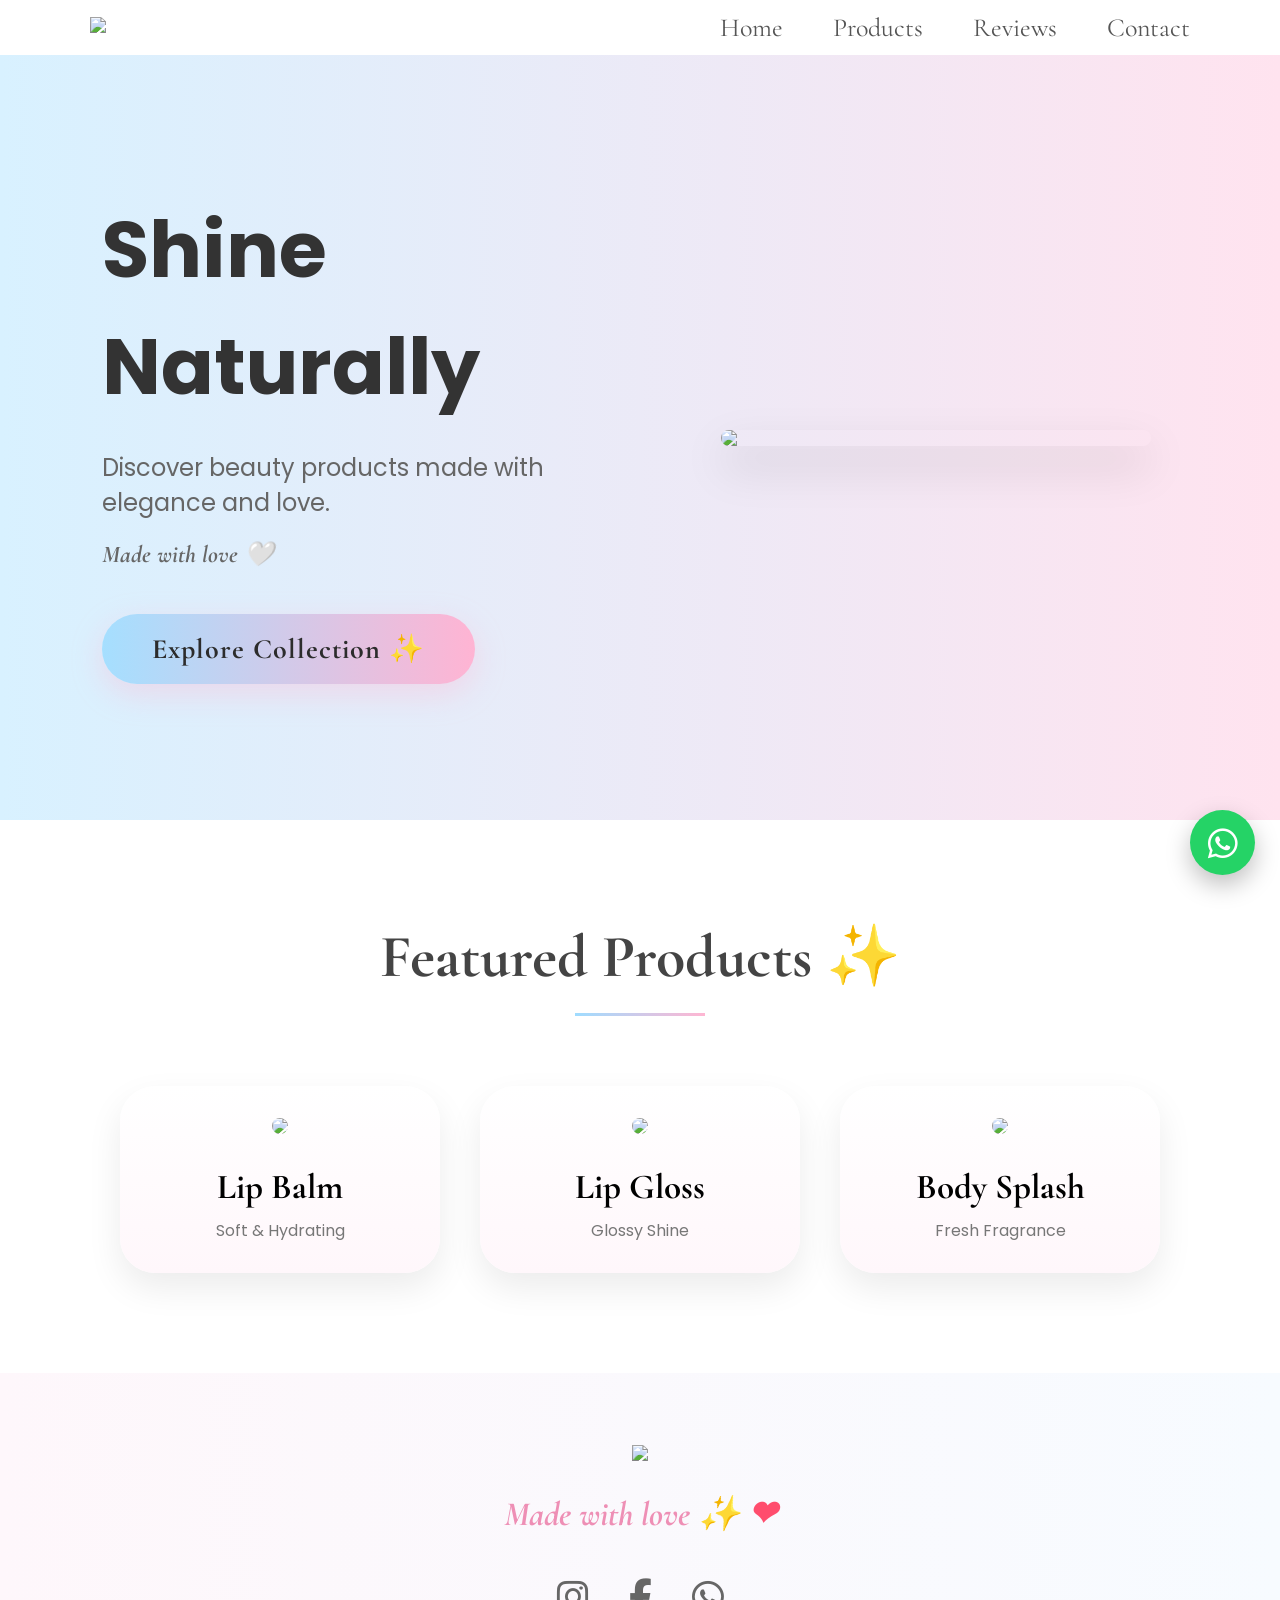
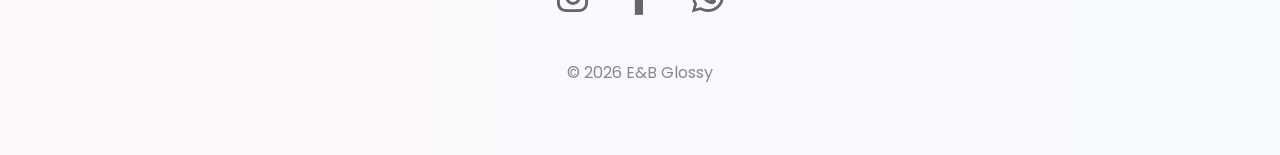
==== index.html @ 693072e7 "Add files via upload" ====
<!DOCTYPE html>
<html lang="en">

<head>

    <meta charset="UTF-8">
    <meta name="viewport" content="width=device-width, initial-scale=1.0">

    <title>E&B Glossy</title>

    <link rel="preconnect" href="https://fonts.googleapis.com">
    <link rel="preconnect" href="https://fonts.gstatic.com" crossorigin>

    <link href="https://fonts.googleapis.com/css2?family=Poppins:wght@300;400;500;600&family=Cormorant+Garamond:wght@400;500;600;700&display=swap" rel="stylesheet">

    <link rel="stylesheet"
        href="https://cdnjs.cloudflare.com/ajax/libs/font-awesome/6.5.2/css/all.min.css">

    <link rel="stylesheet" href="style.css">

</head>

<body>

    <!-- NAVBAR -->

    <nav>

        <div class="logo">
            <img src="images/logo.png">
        </div>

        <ul>

            <li><a href="#">Home</a></li>
            <li><a href="#">Products</a></li>
            <li><a href="#">Reviews</a></li>
            <li><a href="#">Contact</a></li>

        </ul>

    </nav>



    <!-- HERO -->

    <section class="hero">

        <div class="hero-text">
            
            <h1>Shine Naturally </h1>

            <p>
                Discover beauty products made with elegance and love.
            </p>

            <p class="signature">
                Made with love 🤍
            </p>

            <button>
                Explore Collection ✨
            </button>

        </div>

        <div class="hero-image">

            <img src="images/lipbalm.jpeg">

        </div>

    </section>



    <!-- FEATURED -->

    <section class="featured">

        <h2>Featured Products ✨</h2>

        <div class="products-container">

            <div class="product-card">

                <img src="images/lipbalm.jpeg">

                <h3>Lip Balm</h3>

                <p>Soft & Hydrating</p>

            </div>

            <div class="product-card">

                <img src="images/lipgloss.jpeg">

                <h3>Lip Gloss</h3>

                <p>Glossy Shine</p>

            </div>

            <div class="product-card">

                <img src="images/bodysplash.jpeg">

                <h3>Body Splash</h3>

                <p>Fresh Fragrance</p>

            </div>

        </div>

    </section>



    <!-- FOOTER -->

    <footer>

    <img src="images/logo.png">

    <p class="footer-love">
        Made with love ✨ <span class="heart">❤</span>
    </p>

    <div class="socials">

        <a href="https://www.instagram.com/eb_glossy/"
           target="_blank"
           rel="noopener noreferrer">

            <i class="fab fa-instagram"></i>

        </a>

        <a href="https://www.facebook.com/share/g/1BrcmSiZV8/"
           target="_blank"
           rel="noopener noreferrer">

            <i class="fab fa-facebook-f"></i>

        </a>

        <a href="https://wa.me/201068909087"
           target="_blank"
           rel="noopener noreferrer">

            <i class="fab fa-whatsapp"></i>

        </a>

    </div>

    <p class="copyright">

        © 2026 E&B Glossy

    </p>

</footer>



    <!-- FLOATING WHATSAPP -->

    <a class="whatsapp"
        href="https://wa.me/201068909087">

        <i class="fab fa-whatsapp"></i>

    </a>

</body>

</html>
---- style.css ----
*{
    margin:0;
    padding:0;
    box-sizing:border-box;
}

html{

    scroll-behavior:smooth;

}

body{

    font-family:'Poppins',sans-serif;
    overflow-x:hidden;

    background:
    linear-gradient(
        135deg,
        #fef8fb 0%,
        #f8fcff 40%,
        #fff7fb 100%
    );
}



/* NAVBAR */

nav{

    display:flex;

    justify-content:space-between;

    align-items:center;

    padding:12px 7%;

    background:white;

    box-shadow:0 2px 15px rgba(0,0,0,.05);

}

.logo img{

    width:220px;

}

nav ul{

    display:flex;

    gap:50px;

    list-style:none;

}

nav a{

    text-decoration:none;

    font-family:'Cormorant Garamond',serif;

    font-size:26px;

    color:#555;

    position:relative;

    transition:.4s;

}

nav a:hover{

    color:#ee8fb5;

}

nav a::after{

    content:"";

    position:absolute;

    width:0;

    height:2px;

    left:0;

    bottom:-5px;

    background:#ee8fb5;

    transition:.4s;

}

nav a:hover::after{

    width:100%;

}



/* HERO */

.hero{

    min-height:85vh;

    display:flex;

    justify-content:space-between;

    align-items:center;

    padding:0 8%;

    background:

    linear-gradient(
        90deg,
        #d8f1ff,
        #ffe3ef
    );

}

.hero-text{

    width:50%;

}

.hero-text h1{

    font-size:78px;

    color:#333;

    margin-bottom:25px;

}

.hero-text p{

    font-size:24px;

    color:#666;

}

.signature{

    margin-top:20px;

    color:#ee8fb5;

    font-size:32px;

    font-family:'Cormorant Garamond';

    font-style:italic;

    font-weight:bold;

}

.hero button{

    margin-top:45px;

    padding:18px 50px;

    border:none;

    border-radius:50px;

    background:
    linear-gradient(
        90deg,
        #a5dfff,
        #ffb4d3
    );

    color:#2c2c2c;

    font-size:28px;

    font-family:'Cormorant Garamond',serif;

    font-weight:700;

    letter-spacing:1px;

    cursor:pointer;

    box-shadow:
    0 10px 30px rgba(255,182,210,.4);

    transition:.4s;

}

.hero button:hover{

    transform:
    translateY(-6px)
    scale(1.03);

    box-shadow:
    0 18px 40px rgba(255,182,210,.5);

}

.hero-image{

    width:45%;

    display:flex;

    justify-content:center;

}

.hero-image img{

    width:430px;

    border-radius:35px;

    box-shadow:

    0 20px 45px rgba(0,0,0,.15);

}



/* FEATURED */

.featured{

    padding:100px 8%;

    background:white;

}

.featured h2{

    text-align:center;

    font-size:60px;

    color:#444;

    font-family:'Cormorant Garamond';

}

.featured h2::after{

    content:"";

    display:block;

    width:130px;

    height:3px;

    background:

    linear-gradient(
        90deg,
        #9fdcff,
        #ffb6d2
    );

    margin:20px auto;

}

.products-container{

    display:flex;

    justify-content:center;

    gap:40px;

    flex-wrap:wrap;

    margin-top:70px;

}

.product-card{

    width:320px;

    background:

    linear-gradient(
        180deg,
        white,
        #fff7fb
    );

    border-radius:35px;

    padding:30px;

    text-align:center;

    box-shadow:

    0 15px 35px rgba(0,0,0,.08);

    transition:.4s;

}

.product-card:hover{

    transform:translateY(-10px);

}

.product-card img{

    width:100%;

    border-radius:25px;

}

.product-card h3{

    margin-top:25px;

    font-size:35px;

    font-family:'Cormorant Garamond';

}

.product-card p{

    color:#777;

    margin-top:10px;

}



/* FOOTER */

footer{

    padding:70px;

    text-align:center;

    background:

    linear-gradient(
        90deg,
        #fef7fb,
        #f7fbff
    );

}

footer img{

    width:180px;

}

.footer-love{

    margin-top:25px;

    color:#ee8fb5;

    font-size:34px;

    font-family:'Cormorant Garamond',serif;

    font-style:italic;

    font-weight:700;

}.heart{

    color:#ff4d6d;

}
.socials{

    margin-top:35px;

}

.socials a{

    color:#666;

    font-size:36px;

    margin:0 18px;

    display:inline-block;

    text-decoration:none;

    transition:.4s;

}


.socials a:hover{

    color:#ee8fb5;

    transform:
    translateY(-6px)
    scale(1.12);

}

.copyright{

    margin-top:35px;

    color:#888;

}



/* WHATSAPP */

.whatsapp{

    position:fixed;

    bottom:25px;

    right:25px;

    width:65px;

    height:65px;

    border-radius:50%;

    background:#25D366;

    color:white;

    display:flex;

    justify-content:center;

    align-items:center;

    text-decoration:none;

    font-size:34px;

    box-shadow:

    0 10px 25px rgba(0,0,0,.25);

    transition:.4s;

}

.whatsapp:hover{

    transform:scale(1.1);

}



/* MOBILE */

@media(max-width:900px){

    nav{

        flex-direction:column;

        gap:20px;

    }

    nav ul{

        gap:25px;

        flex-wrap:wrap;

        justify-content:center;

    }

    .hero{

        flex-direction:column;

        text-align:center;

        padding:70px 30px;

    }

    .hero-text{

        width:100%;

    }

    .hero-image{

        width:100%;

        margin-top:50px;

    }

    .hero-image img{

        width:300px;

    }

    .hero-text h1{

        font-size:55px;

    }

    .hero-text p{

        font-size:20px;

    }

    .signature{

    font-size:32px;

    font-family:'Cormorant Garamond',serif;

    color:#ee8fb5;

    font-style:italic;

    font-weight:bold;

    letter-spacing:1px;



    }

    .logo img{

        width:170px;

    }

}.socials a::after{
    content:none !important;
}

.socials a{
    text-decoration:none;
}
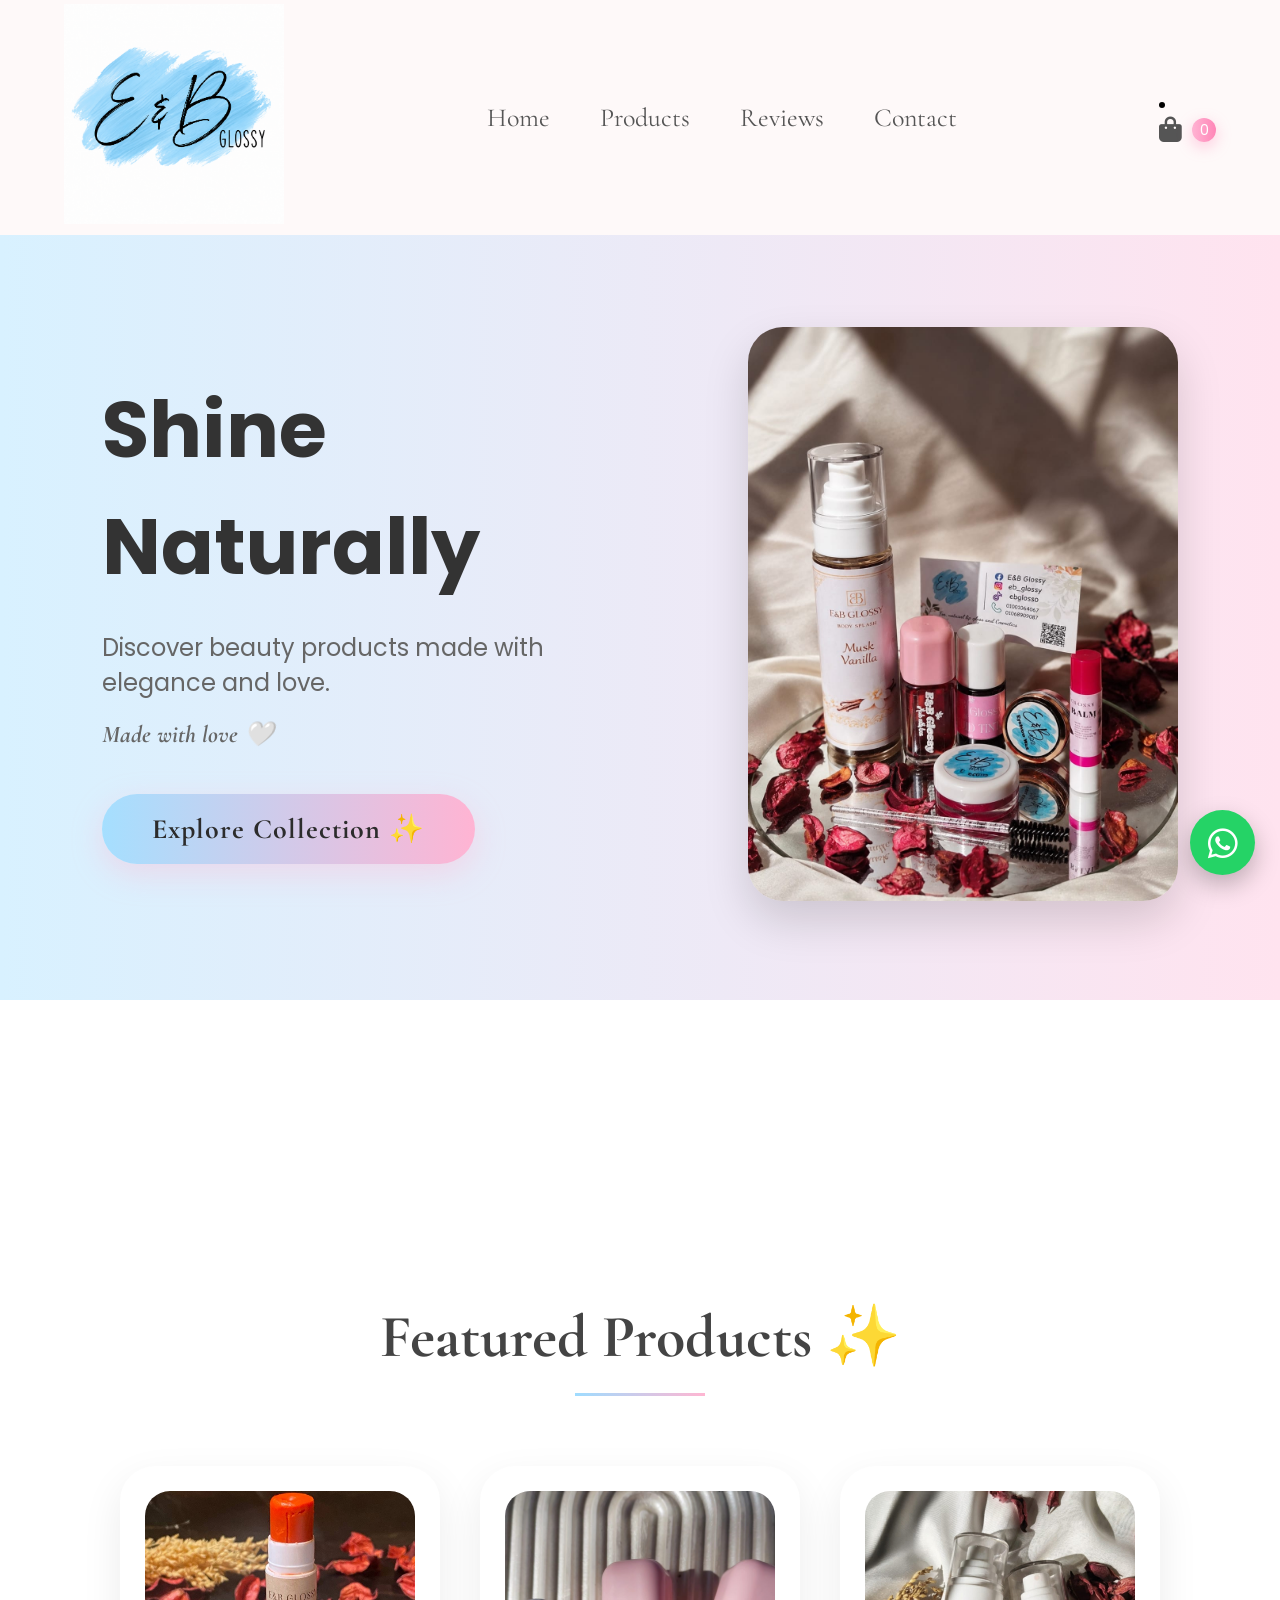
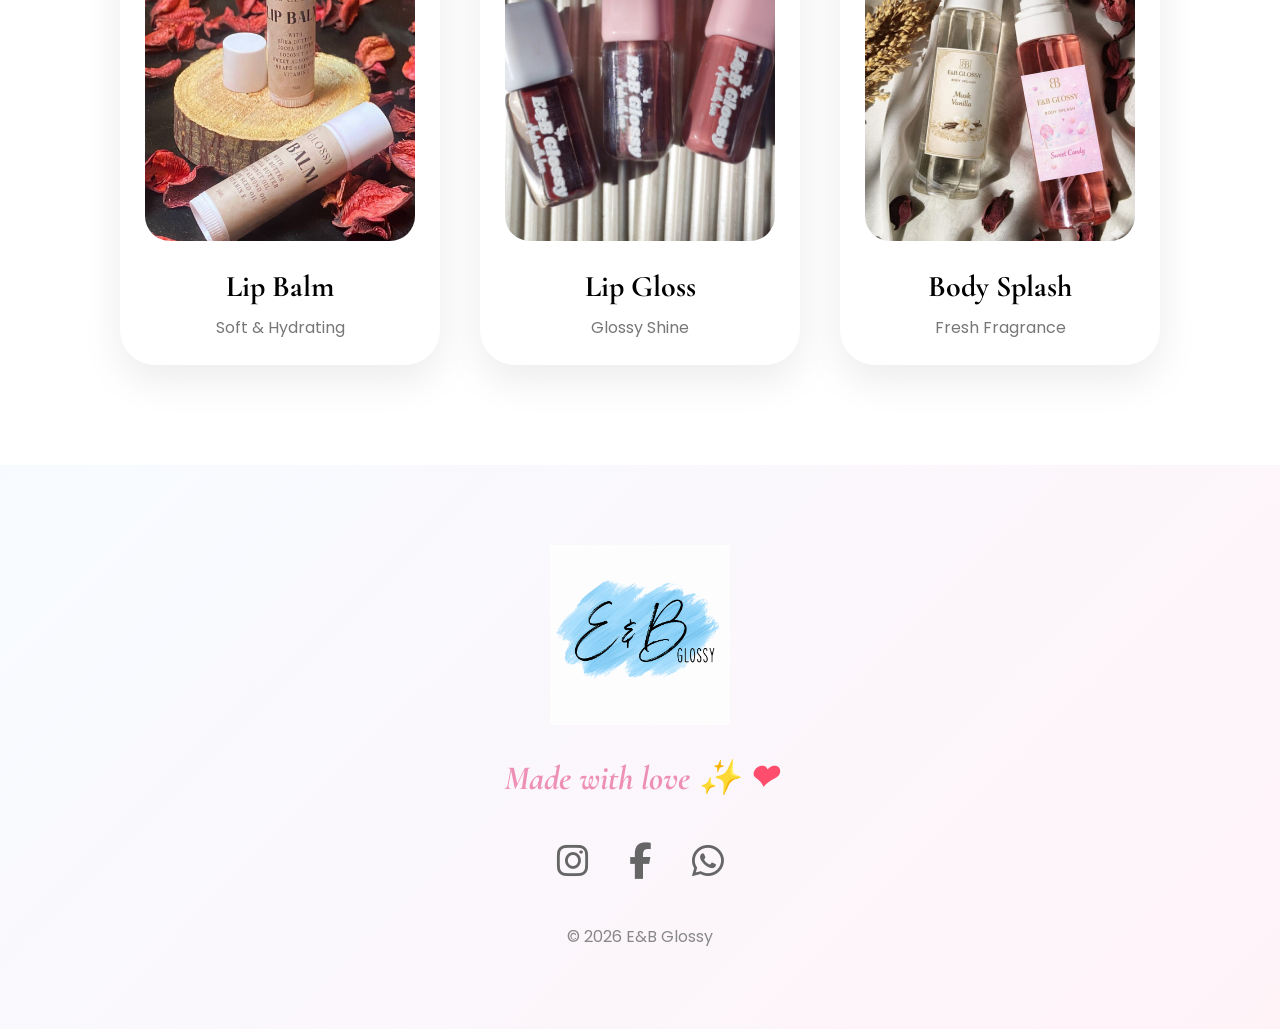
==== commit cfb36234: "Add files via upload" ====
--- a/index.html
+++ b/index.html
@@ -27,18 +27,30 @@
     <nav>
 
         <div class="logo">
-            <img src="images/logo.png">
+            <img src="images/logo.png" alt="E&B Glossy Logo">
         </div>
 
         <ul>
 
-            <li><a href="#">Home</a></li>
-            <li><a href="#">Products</a></li>
-            <li><a href="#">Reviews</a></li>
-            <li><a href="#">Contact</a></li>
-
+            <li><a href="index.html">Home</a></li>
+<li><a href="products.html">Products</a></li>
+<li><a href="reviews.html">Reviews</a></li>
+<li><a href="contact.html">Contact</a></li>
         </ul>
-
+<li>
+
+    <a href="cart.html"
+       class="cart-nav">
+
+        <i class="fa-solid fa-bag-shopping"></i>
+
+        <span id="cart-count">
+            0
+        </span>
+
+    </a>
+
+</li>
     </nav>
 
 
@@ -48,7 +60,7 @@
     <section class="hero">
 
         <div class="hero-text">
-            
+
             <h1>Shine Naturally </h1>
 
             <p>
@@ -59,21 +71,27 @@
                 Made with love 🤍
             </p>
 
-            <button>
-                Explore Collection ✨
-            </button>
+            <a href="products.html" class="explore-btn">
+                       Explore Collection ✨
+               </a>
 
         </div>
 
         <div class="hero-image">
 
-            <img src="images/lipbalm.jpeg">
-
-        </div>
+    <a href="products.html">
+
+        <img src="images/allproducts.jpeg">
+
+    </a>
+
+</div>
 
     </section>
 
-
+     <section
+      class="featured" id="products">
+    </section>
 
     <!-- FEATURED -->
 
@@ -175,7 +193,14 @@
         <i class="fab fa-whatsapp"></i>
 
     </a>
-
+<script>
+
+
+
+</script><div id="toast">
+
+</div>
+<script src="cart.js"></script>
 </body>
 
 </html>
--- a/style.css
+++ b/style.css
@@ -174,7 +174,9 @@
 
 }
 
-.hero button{
+.explore-btn{
+
+    display:inline-block;
 
     margin-top:45px;
 
@@ -193,6 +195,8 @@
 
     color:#2c2c2c;
 
+    text-decoration:none;
+
     font-size:28px;
 
     font-family:'Cormorant Garamond',serif;
@@ -206,11 +210,11 @@
     box-shadow:
     0 10px 30px rgba(255,182,210,.4);
 
-    transition:.4s;
-
-}
-
-.hero button:hover{
+    transition:0.4s;
+
+}
+
+.explore-btn:hover{
 
     transform:
     translateY(-6px)
@@ -221,13 +225,34 @@
 
 }
 
-.hero-image{
+.explore-btn:active{
+
+    transform:scale(0.96);
+
+}
+
+@media(max-width:900px){
+
+    .explore-btn{
+
+        font-size:22px;
+
+        padding:16px 35px;
+
+    }
+
+}
+.hero-image a{
 
     width:45%;
 
     display:flex;
 
     justify-content:center;
+    display:block;
+
+    cursor:pointer;
+
 
 }
 
@@ -240,6 +265,14 @@
     box-shadow:
 
     0 20px 45px rgba(0,0,0,.15);
+    cursor:pointer;
+
+}
+.hero-image img:hover{
+
+    transform:
+    translateY(-10px)
+    scale(1.03);
 
 }
 
@@ -367,18 +400,16 @@
 
 footer{
 
-    padding:70px;
+    padding:80px 0;
 
     text-align:center;
 
     background:
-
     linear-gradient(
-        90deg,
-        #fef7fb,
-        #f7fbff
+        135deg,
+        #f7fbff,
+        #fff3f8
     );
-
 }
 
 footer img{
@@ -589,4 +620,644 @@
 
 .socials a{
     text-decoration:none;
+}
+
+
+
+
+
+
+
+/* Products Page */
+
+nav{
+
+    display:flex;
+
+    justify-content:space-between;
+
+    align-items:center;
+
+    padding:4px 5%;
+
+    background:rgb(254, 249, 249);
+
+    box-shadow:0 2px 15px rgba(0,0,0,.05);
+
+}
+
+.logo img{
+
+    width:220px;
+
+}
+
+nav ul{
+
+    display:flex;
+
+    gap:50px;
+
+    list-style:none;
+
+}
+
+nav a{
+
+    text-decoration:none;
+
+    font-family:'Cormorant Garamond',serif;
+
+    font-size:26px;
+
+    color:#555;
+
+    position:relative;
+
+    transition:.4s;
+
+}
+
+nav a:hover{
+
+    color:#ee8fb5;
+
+}
+
+nav a::after{
+
+    content:"";
+
+    position:absolute;
+
+    width:0;
+
+    height:2px;
+
+    left:0;
+
+    bottom:-5px;
+
+    background:#ee8fb5;
+
+    transition:.4s;
+
+}
+
+nav a:hover::after{
+
+    width:100%;
+
+}
+.products-page{
+
+    min-height:100vh;
+
+    padding:100px 8%;
+
+    background:
+    linear-gradient(
+        to bottom,
+    
+        #c0d3ff 20%,
+        #e8b3d8 100%
+    );
+}
+
+.page-title{
+
+    text-align:center;
+
+    font-size:70px;
+
+    font-family:'Cormorant Garamond',serif;
+
+    color:#444;
+
+    margin-bottom:70px;
+
+    position:relative;
+}
+
+.page-title::after{
+
+    content:"";
+
+    width:130px;
+    height:4px;
+
+    background:
+    linear-gradient(
+        90deg,
+        #56a7d3,
+        #e7498b
+    );
+
+    display:block;
+
+    margin:18px auto 0;
+
+    border-radius:20px;
+}
+.products-subtitle{
+    color:#f60b7c;
+    font-size:24px;
+    margin-bottom:15px;
+    font-style:italic;
+    font-weight:bold;
+    text-align:center;
+    
+
+
+
+
+
+}
+
+.products-grid{
+
+    display:grid;
+
+    grid-template-columns:
+    repeat(auto-fit,minmax(320px,1fr));
+
+    gap:45px;
+
+    max-width:1400px;
+
+    margin:auto;
+}
+
+.product-card{
+
+    background:white;
+
+    border-radius:35px;
+
+    padding:25px;
+
+    text-align:center;
+
+    box-shadow:
+    0 15px 40px rgba(0,0,0,.08);
+
+    transition:.4s;
+}
+
+.product-card:hover{
+
+    transform:
+    translateY(-12px);
+
+    box-shadow:
+    0 25px 55px rgba(255,182,210,.25);
+}
+
+.product-card img{
+
+    width:100%;
+
+    height:350px;
+
+    object-fit:cover;
+
+    border-radius:25px;
+}
+
+.product-card h3{
+    margin-top:20px;
+    font-size:30px;
+}
+
+.product-card p{
+    color:#777;
+}
+/* ================= CART ICON IN NAV ================= */
+
+.cart-nav{
+
+    display:flex;
+    align-items:center;
+    gap:10px;
+
+    position:relative;
+
+    font-size:26px;
+}
+
+#cart-count{
+
+    background:
+    linear-gradient(
+        90deg,
+        #ffb4d3,
+        #ff85b7
+    );
+
+    color:white;
+
+    width:24px;
+    height:24px;
+
+    border-radius:50%;
+
+    display:flex;
+    justify-content:center;
+    align-items:center;
+
+    font-size:14px;
+
+    font-family:'Poppins';
+
+    box-shadow:
+    0 5px 15px rgba(255,132,183,.4);
+
+    transition:.4s;
+}
+
+.cart-nav:hover #cart-count{
+
+    transform:scale(1.15);
+
+}
+
+
+
+/* ================= ADD TO CART BUTTON ================= */
+
+.cart-btn{
+
+    margin-top:25px;
+
+    border:none;
+
+    padding:16px 38px;
+
+    border-radius:50px;
+
+    background:
+    linear-gradient(
+        90deg,
+        #9fdcff,
+        #ffb6d2
+    );
+
+    color:#2f2f2f;
+
+    font-size:24px;
+
+    font-family:
+    'Cormorant Garamond',serif;
+
+    font-weight:700;
+
+    letter-spacing:.5px;
+
+    cursor:pointer;
+
+    transition:.4s;
+
+    box-shadow:
+    0 10px 30px rgba(255,182,210,.35);
+}
+
+.cart-btn:hover{
+
+    transform:
+    translateY(-6px)
+    scale(1.04);
+
+    box-shadow:
+    0 18px 40px rgba(255,182,210,.5);
+}
+
+.cart-btn:active{
+
+    transform:
+    scale(.96);
+
+}
+
+
+
+/* ================= CART PAGE ================= */
+
+.cart-page{
+
+    min-height:100vh;
+
+    padding:120px 8%;
+
+    text-align:center;
+
+    background:
+
+    linear-gradient(
+        135deg,
+        #f7fbff,
+        #fff1f8
+    );
+
+}
+
+.cart-page h1{
+
+    font-size:72px;
+
+    color:#444;
+
+    font-family:
+    'Cormorant Garamond',serif;
+
+    margin-bottom:70px;
+}
+
+
+
+/* ================= CART ITEMS ================= */
+
+#cart-items{
+
+    max-width:850px;
+
+    margin:auto;
+}
+
+.cart-item{
+
+    background:white;
+
+    margin-bottom:30px;
+
+    padding:30px 35px;
+
+    border-radius:35px;
+
+    display:flex;
+
+    justify-content:space-between;
+
+    align-items:center;
+
+    box-shadow:
+    0 15px 35px rgba(0,0,0,.08);
+
+    transition:.4s;
+}
+
+.cart-item:hover{
+
+    transform:
+    translateY(-8px);
+
+    box-shadow:
+    0 22px 45px rgba(255,182,210,.18);
+}
+
+
+
+/* ================= PRODUCT INFO ================= */
+
+.cart-info{
+
+    text-align:left;
+}
+
+.cart-info h3{
+
+    font-size:34px;
+
+    color:#333;
+
+    font-family:
+    'Cormorant Garamond',serif;
+}
+
+.cart-info p{
+
+    color:#888;
+
+    margin-top:8px;
+
+    font-size:17px;
+}
+
+
+
+/* ================= REMOVE BUTTON ================= */
+
+.remove-btn{
+
+    border:none;
+
+    background:#ffe4ee;
+
+    color:#ff4f8e;
+
+    padding:15px 22px;
+
+    border-radius:20px;
+
+    font-size:17px;
+
+    font-weight:600;
+
+    cursor:pointer;
+
+    transition:.35s;
+}
+
+.remove-btn:hover{
+
+    background:#ffcddd;
+
+    transform:
+    scale(1.06);
+}
+
+
+
+/* ================= ORDER BUTTON ================= */
+
+.order-btn{
+
+    margin-top:55px;
+
+    padding:20px 55px;
+
+    border:none;
+
+    border-radius:50px;
+
+    background:#25D366;
+
+    color:white;
+
+    font-size:26px;
+
+    font-weight:700;
+
+    cursor:pointer;
+
+    transition:.4s;
+
+    box-shadow:
+    0 12px 30px rgba(37,211,102,.32);
+}
+
+.order-btn:hover{
+
+    transform:
+    translateY(-5px)
+    scale(1.03);
+
+    box-shadow:
+    0 20px 45px rgba(37,211,102,.45);
+}
+
+
+
+/* ================= EMPTY CART ================= */
+
+.empty-cart{
+
+    background:white;
+
+    padding:80px;
+
+    border-radius:40px;
+
+    box-shadow:
+    0 15px 35px rgba(0,0,0,.07);
+}
+
+.empty-cart h2{
+
+    color:#555;
+
+    font-size:40px;
+
+    margin-bottom:15px;
+}
+
+.empty-cart p{
+
+    color:#888;
+
+    font-size:20px;
+}
+
+
+
+/* ================= MOBILE ================= */
+
+@media(max-width:900px){
+
+    .cart-page h1{
+
+        font-size:50px;
+    }
+
+    .cart-item{
+
+        flex-direction:column;
+
+        gap:25px;
+
+        text-align:center;
+    }
+
+    .cart-info{
+
+        text-align:center;
+    }
+
+    .cart-info h3{
+
+        font-size:30px;
+    }
+
+    .order-btn{
+
+        width:100%;
+    }
+
+}/* ================= TOAST ================= */
+
+#toast{
+
+    position:fixed;
+
+    top:30px;
+
+    right:30px;
+
+    background:
+
+    linear-gradient(
+        90deg,
+        #9fdcff,
+        #ffb6d2
+    );
+
+    color:#333;
+
+    padding:18px 35px;
+
+    border-radius:25px;
+
+    font-size:19px;
+
+    font-weight:600;
+
+    box-shadow:
+    0 15px 35px rgba(0,0,0,.12);
+
+    opacity:0;
+
+    transform:
+    translateY(-30px);
+
+    transition:.45s;
+
+    z-index:9999;
+}
+
+
+.show-toast{
+
+    opacity:1 !important;
+
+    transform:
+    translateY(0px)
+    scale(1.03);
+
+}.cart-left{
+
+    display:flex;
+
+    align-items:center;
+
+    gap:25px;
+}
+
+.cart-image{
+
+    width:90px;
+
+    height:90px;
+
+    object-fit:cover;
+
+    border-radius:22px;
+
+    box-shadow:
+    0 8px 20px rgba(0,0,0,.08);
+
+    transition:.4s;
+}
+
+.cart-image:hover{
+
+    transform:scale(1.06);
 }
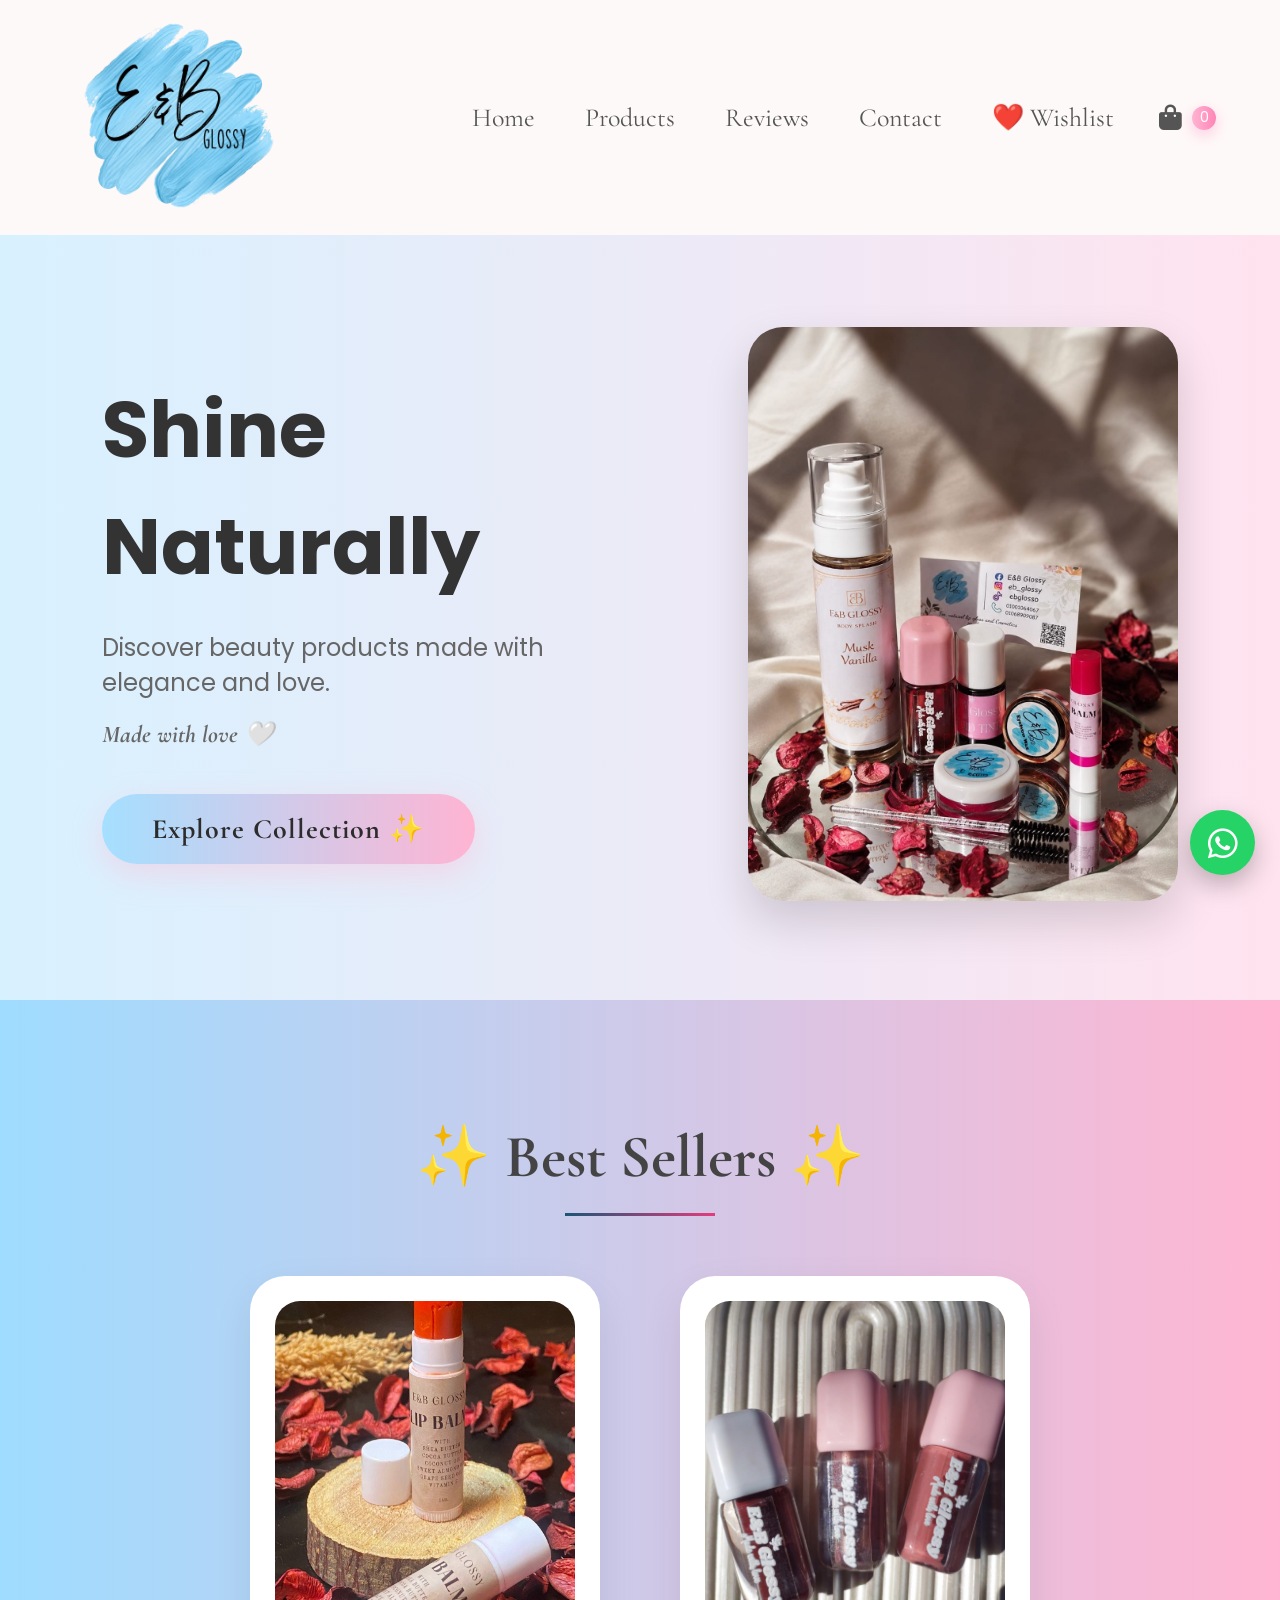
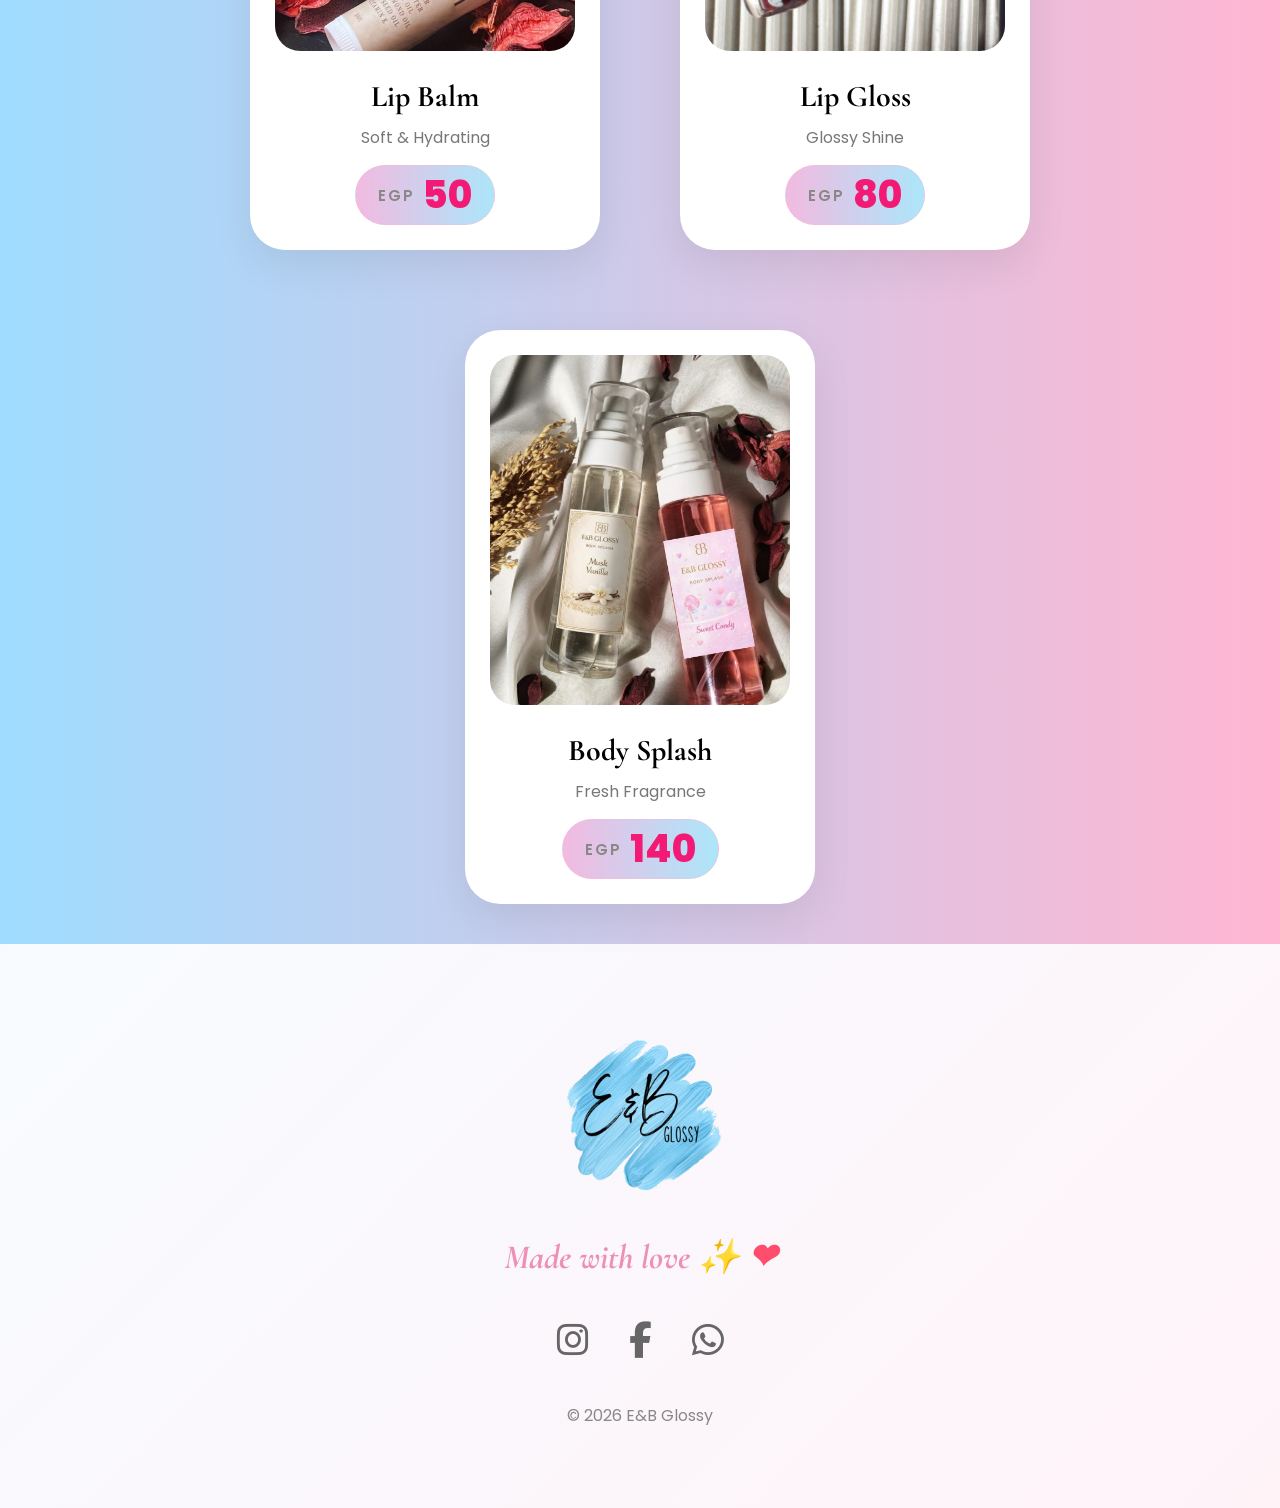
==== commit b9de58ca: "Add files via upload" ====
--- a/index.html
+++ b/index.html
@@ -17,41 +17,66 @@
         href="https://cdnjs.cloudflare.com/ajax/libs/font-awesome/6.5.2/css/all.min.css">
 
     <link rel="stylesheet" href="style.css">
+    <link href="https://fonts.googleapis.com/css2?family=Parisienne&display=swap" rel="stylesheet">
 
 </head>
 
 <body>
 
-    <!-- NAVBAR -->
-
-    <nav>
-
-        <div class="logo">
-            <img src="images/logo.png" alt="E&B Glossy Logo">
-        </div>
+  <!-- NAVBAR -->
+
+<nav>
+
+    <div class="logo">
+        <img src="images/logo.png"
+             alt="E&B Glossy Logo">
+    </div>
+
+    <div class="nav-right">
 
         <ul>
 
-            <li><a href="index.html">Home</a></li>
-<li><a href="products.html">Products</a></li>
-<li><a href="reviews.html">Reviews</a></li>
-<li><a href="contact.html">Contact</a></li>
+            <li>
+                <a href="index.html">
+                    Home
+                </a>
+            </li>
+
+            <li>
+                <a href="products.html">
+                    Products
+                </a>
+            </li>
+
+            <li>
+                <a href="reviews.html">
+                    Reviews
+                </a>
+            </li>
+
+            <li>
+                <a href="contact.html">
+                    Contact
+                </a>
+            </li>
+            <li><a href="wishlist.html">❤️ Wishlist</a></li>
+
         </ul>
-<li>
-
-    <a href="cart.html"
-       class="cart-nav">
-
-        <i class="fa-solid fa-bag-shopping"></i>
-
-        <span id="cart-count">
-            0
-        </span>
-
-    </a>
-
-</li>
-    </nav>
+
+        <a href="cart.html"
+           class="cart-nav">
+
+            <i class="fa-solid fa-bag-shopping"></i>
+
+            <span id="cart-count">
+                0
+            </span>
+
+        </a>
+
+    </div>
+
+</nav>
 
 
 
@@ -97,7 +122,7 @@
 
     <section class="featured">
 
-        <h2>Featured Products ✨</h2>
+        <h2>✨ Best Sellers ✨</h2>
 
         <div class="products-container">
 
@@ -107,7 +132,10 @@
 
                 <h3>Lip Balm</h3>
 
-                <p>Soft & Hydrating</p>
+                <p>Soft & Hydrating</p><div class="product-price">
+        <span class="currency">EGP</span>
+        <span class="amount">50</span>
+    </div>
 
             </div>
 
@@ -117,7 +145,10 @@
 
                 <h3>Lip Gloss</h3>
 
-                <p>Glossy Shine</p>
+                <p>Glossy Shine</p><div class="product-price">
+        <span class="currency">EGP</span>
+        <span class="amount">80</span>
+    </div>
 
             </div>
 
@@ -127,7 +158,10 @@
 
                 <h3>Body Splash</h3>
 
-                <p>Fresh Fragrance</p>
+                <p>Fresh Fragrance</p><div class="product-price">
+        <span class="currency">EGP</span>
+        <span class="amount">140</span>
+    </div>
 
             </div>
 
--- a/style.css
+++ b/style.css
@@ -31,19 +31,38 @@
 nav{
 
     display:flex;
-
     justify-content:space-between;
-
     align-items:center;
 
-    padding:12px 7%;
-
-    background:white;
-
-    box-shadow:0 2px 15px rgba(0,0,0,.05);
-
-}
-
+    padding:20px 8%;
+}
+
+.nav-right{
+
+    display:flex;
+    align-items:center;
+
+    gap:45px;
+}
+
+nav ul{
+
+    display:flex;
+
+    align-items:center;
+
+    gap:40px;
+
+    list-style:none;
+
+    margin:0;
+    padding:0;
+}
+
+nav ul li{
+
+    list-style:none;
+}
 .logo img{
 
     width:220px;
@@ -229,6 +248,32 @@
 
     transform:scale(0.96);
 
+}.cart-total{
+
+    margin-top:40px;
+
+    background:white;
+
+    padding:35px;
+
+    border-radius:35px;
+
+    box-shadow:
+    0 15px 35px
+    rgba(0,0,0,.08);
+}
+
+.cart-total h2{
+
+    font-size:42px;
+
+    color:#ff6faa;
+
+    font-family:
+    'Cormorant Garamond';
+}.quantity-box{
+
+    margin-bottom:20px;
 }
 
 @media(max-width:900px){
@@ -282,41 +327,44 @@
 
 .featured{
 
-    padding:100px 8%;
-
-    background:white;
-
-}
-
-.featured h2{
-
-    text-align:center;
-
-    font-size:60px;
-
-    color:#444;
-
-    font-family:'Cormorant Garamond';
-
-}
-
-.featured h2::after{
-
-    content:"";
-
-    display:block;
-
-    width:130px;
-
-    height:3px;
-
-    background:
-
-    linear-gradient(
+    padding:40px 8%;
+
+    background:linear-gradient(
         90deg,
         #9fdcff,
         #ffb6d2
     );
+}
+
+.featured h2{
+
+    text-align:center;
+
+    font-size:60px;
+
+    color:#444;
+
+    font-family:'Cormorant Garamond';
+
+}
+
+.featured h2::after{
+
+    content:"";
+
+    display:block;
+
+    width:150px;
+
+    height:3px;
+
+    background:
+
+    linear-gradient(
+        90deg,
+        #1a5576,
+        #e43c7c
+    );
 
     margin:20px auto;
 
@@ -328,17 +376,17 @@
 
     justify-content:center;
 
-    gap:40px;
+    gap:80px;
 
     flex-wrap:wrap;
 
-    margin-top:70px;
+    margin-top:60px;
 
 }
 
 .product-card{
 
-    width:320px;
+    width:350px;
 
     background:
 
@@ -955,7 +1003,7 @@
     linear-gradient(
         135deg,
         #f7fbff,
-        #fff1f8
+        #f6c1db
     );
 
 }
@@ -996,6 +1044,7 @@
     display:flex;
 
     justify-content:space-between;
+    flex-wrap:wrap;
 
     align-items:center;
 
@@ -1040,6 +1089,15 @@
     margin-top:8px;
 
     font-size:17px;
+}.total-price{
+
+    color:#ff5f9f;
+
+    font-size:30px;
+
+    font-weight:800;
+
+    margin-top:8px;
 }
 
 
@@ -1260,4 +1318,383 @@
 .cart-image:hover{
 
     transform:scale(1.06);
+}/* ================= MOBILE ================= */
+
+.product-card{
+    position:relative;
+    overflow:hidden;
+}.wishlist-btn{
+    position:absolute;
+    bottom:210px;
+    right:20px;
+    width:40px;
+    height:40px;
+    border:none;
+    border-radius:50%;
+    background:#fff;
+    cursor:pointer;
+    box-shadow:0 4px 10px rgba(0, 0, 0, 0.1);
+    transition:.3s;
+}
+
+.wishlist-btn i{
+    color:#ff4d6d;
+    font-size:20px;
+    transition:.3s;
+}
+
+.wishlist-btn.active i{
+    color:#ff4d6d;
+    font-weight:bold;
+}
+
+.wishlist-btn:hover{
+    transform:scale(1.1);
+}
+.quantity-box{
+
+    display:flex;
+
+    justify-content:center;
+
+    align-items:center;
+
+    gap:18px;
+
+    margin-top:20px;
+}
+
+.quantity-box button{
+
+    width:42px;
+    height:42px;
+
+    border:none;
+
+    border-radius:50%;
+
+    background:
+    linear-gradient(
+        90deg,
+        #9fdcff,
+        #ffb6d2
+    );
+
+    color:#333;
+
+    font-size:24px;
+
+    cursor:pointer;
+
+    transition:.3s;
+}
+
+.quantity-box button:hover{
+
+    transform:scale(1.1);
+}
+
+.qty{
+
+    font-size:25px;
+
+    font-weight:700;
+
+    width:35px;
+
+    text-align:center;
+}
+.price-tag{
+
+    position:absolute;
+
+    top:20px;
+    right:20px;
+
+    background:linear-gradient(
+        135deg,
+        #ff9fc7,
+        #ffc7dd
+    );
+
+    color:white;
+
+    padding:12px 18px;
+
+    border-radius:40px;
+
+    font-size:17px;
+    font-weight:700;
+
+    font-family:'Poppins';
+
+    box-shadow:
+    0 10px 25px rgba(255,133,183,.35);
+
+    z-index:5;
+
+    backdrop-filter:blur(10px);
+
+    border:2px solid rgba(228, 124, 195, 0.799);
+}
+
+.product-price{
+
+    margin-top:15px;
+
+    display:flex;
+
+    justify-content:center;
+    align-items:center;
+
+    gap:8px;
+
+    background:
+    linear-gradient(
+        90deg,
+        rgba(211, 24, 152, 0.299),
+        rgba(21, 185, 240, 0.358)
+    );
+
+    width:fit-content;
+
+    margin-inline:auto;
+
+    padding:10px 22px;
+
+    border-radius:30px;
+
+    border:1px solid rgba(255,182,210,.4);
+}
+
+.currency{
+
+    font-size:15px;
+
+    color:#888;
+
+    letter-spacing:2px;
+
+    font-weight:600;
+}
+
+.amount{
+
+    font-size:38px;
+
+    font-weight:800;
+
+    color:#f21a74;
+
+    line-height:1;
+}@media (max-width: 768px){
+
+    nav{
+
+        flex-direction:column;
+
+        padding:20px;
+
+        gap:20px;
+
+    }
+
+    nav ul{
+
+        gap:18px;
+
+        flex-wrap:wrap;
+
+        justify-content:center;
+    }
+
+    nav a{
+
+        font-size:22px;
+    }
+
+    .logo img{
+
+        width:150px;
+    }
+
+
+    /* HERO */
+
+    .hero{
+
+        flex-direction:column;
+
+        text-align:center;
+
+        padding:70px 25px;
+
+        min-height:auto;
+
+        gap:50px;
+    }
+
+    .hero-text{
+
+        width:100%;
+    }
+
+    .hero-image{
+
+        width:100%;
+    }
+
+    .hero-image img{
+
+        width:270px;
+
+        max-width:90%;
+    }
+
+    .hero-text h1{
+
+        font-size:48px;
+
+        line-height:1.2;
+    }
+
+    .hero-text p{
+
+        font-size:18px;
+    }
+
+    .signature{
+
+        font-size:26px;
+    }
+
+    .hero button{
+
+        font-size:22px;
+
+        padding:16px 35px;
+    }
+
+
+    /* PRODUCTS */
+
+    .featured{
+
+        padding:80px 25px;
+    }
+
+    .featured h2{
+
+        font-size:42px;
+    }
+
+    .products-container{
+
+        gap:30px;
+    }
+
+    .product-card{
+
+        width:100%;
+
+        max-width:340px;
+
+        margin:auto;
+    }
+
+
+    /* PRODUCTS PAGE */
+
+    .page-title{
+
+        font-size:50px;
+    }
+
+    .products-grid{
+
+        grid-template-columns:1fr;
+
+        gap:30px;
+    }
+
+
+    /* CART */
+
+    .cart-page{
+
+        padding:90px 20px;
+    }
+
+    .cart-page h1{
+
+        font-size:48px;
+    }
+
+    .cart-item{
+
+        flex-direction:column;
+
+        gap:25px;
+
+        text-align:center;
+    }
+
+    .cart-left{
+
+        flex-direction:column;
+    }
+
+    .cart-image{
+
+        width:110px;
+        height:110px;
+    }
+
+    .remove-btn{
+
+        width:100%;
+    }
+
+
+    /* FOOTER */
+
+    footer{
+
+        padding:50px 25px;
+    }
+
+    .socials a{
+
+        font-size:28px;
+
+        margin:0 12px;
+    }
+
+
+    /* WHATSAPP */
+
+    .whatsapp{
+
+        width:58px;
+        height:58px;
+
+        font-size:30px;
+
+        right:18px;
+        bottom:18px;
+    }
+
+}   .cart-subtitle{
+
+    font-family:'Parisienne', cursive;
+
+    font-size:42px; 
+    font-weight: bold;
+
+    color:#ff5d97;
+
+    margin-bottom:10px;
+
+    letter-spacing:4px;
+
 }
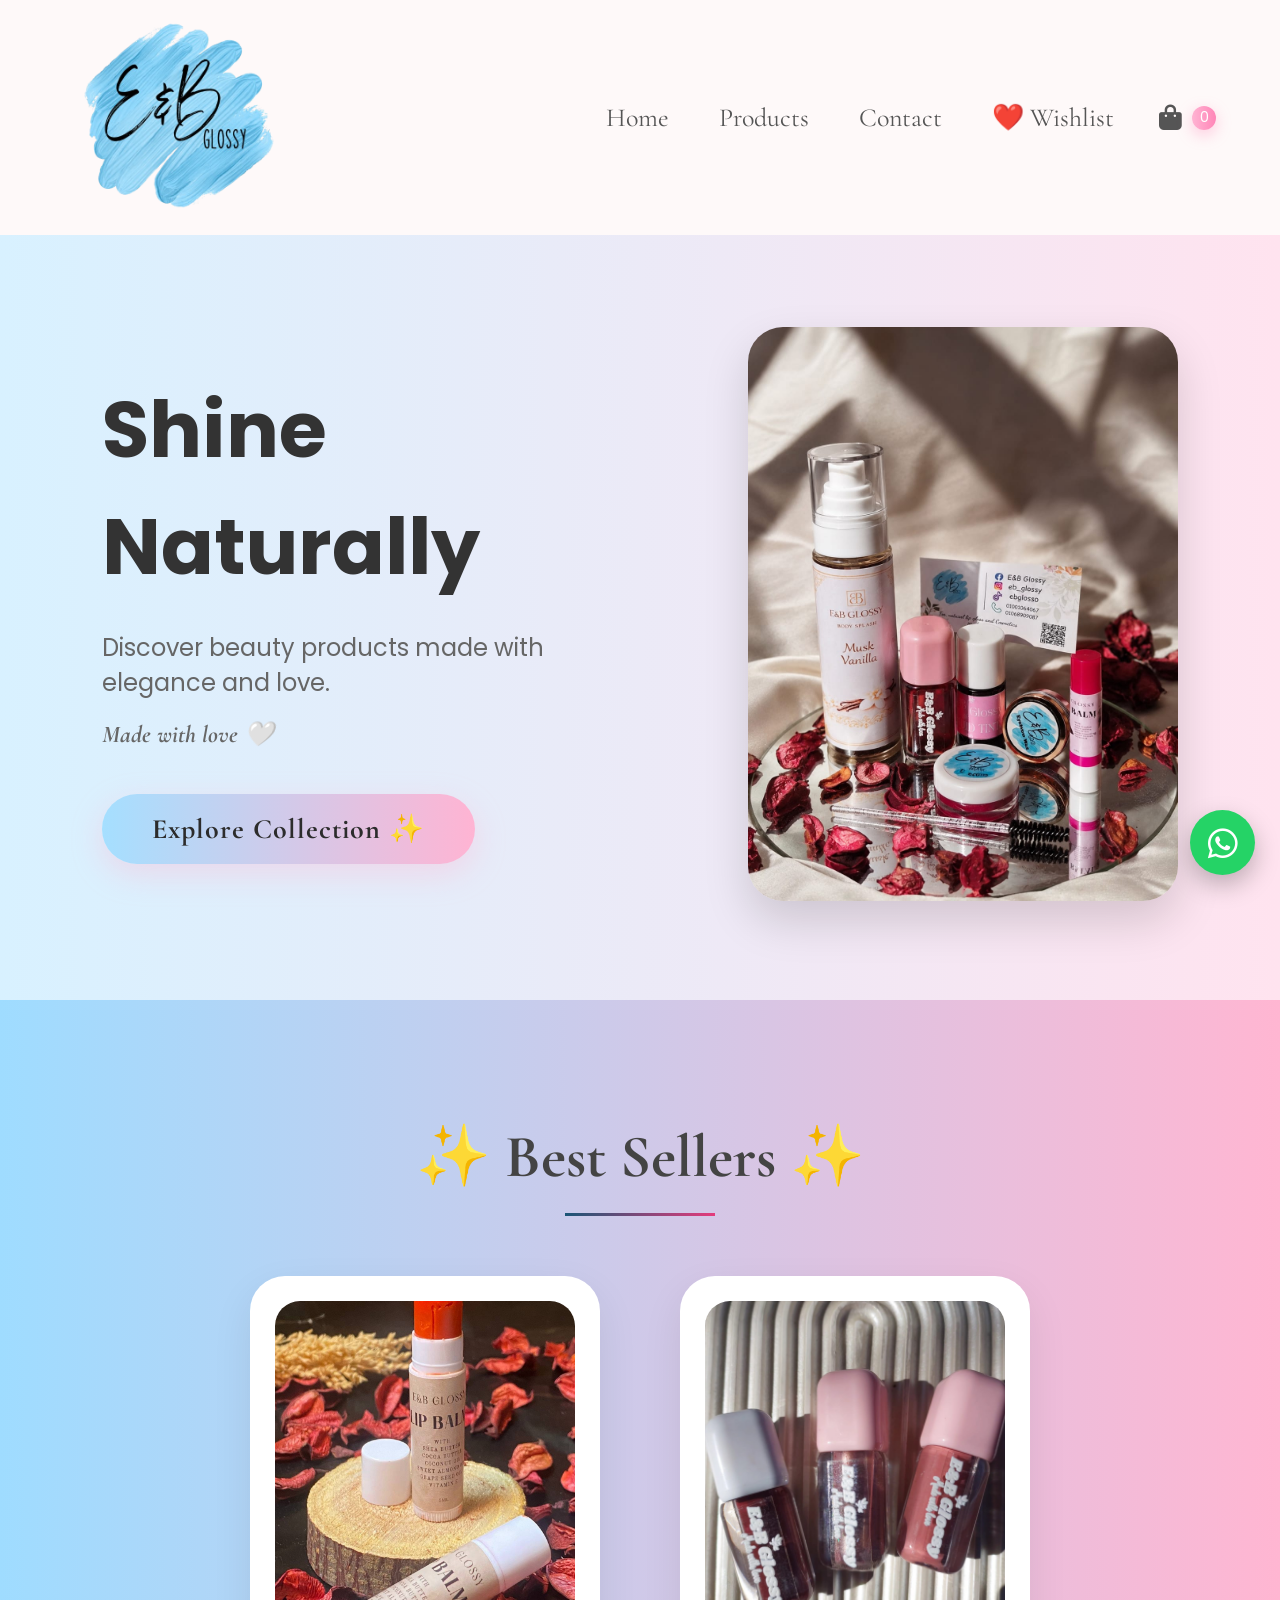
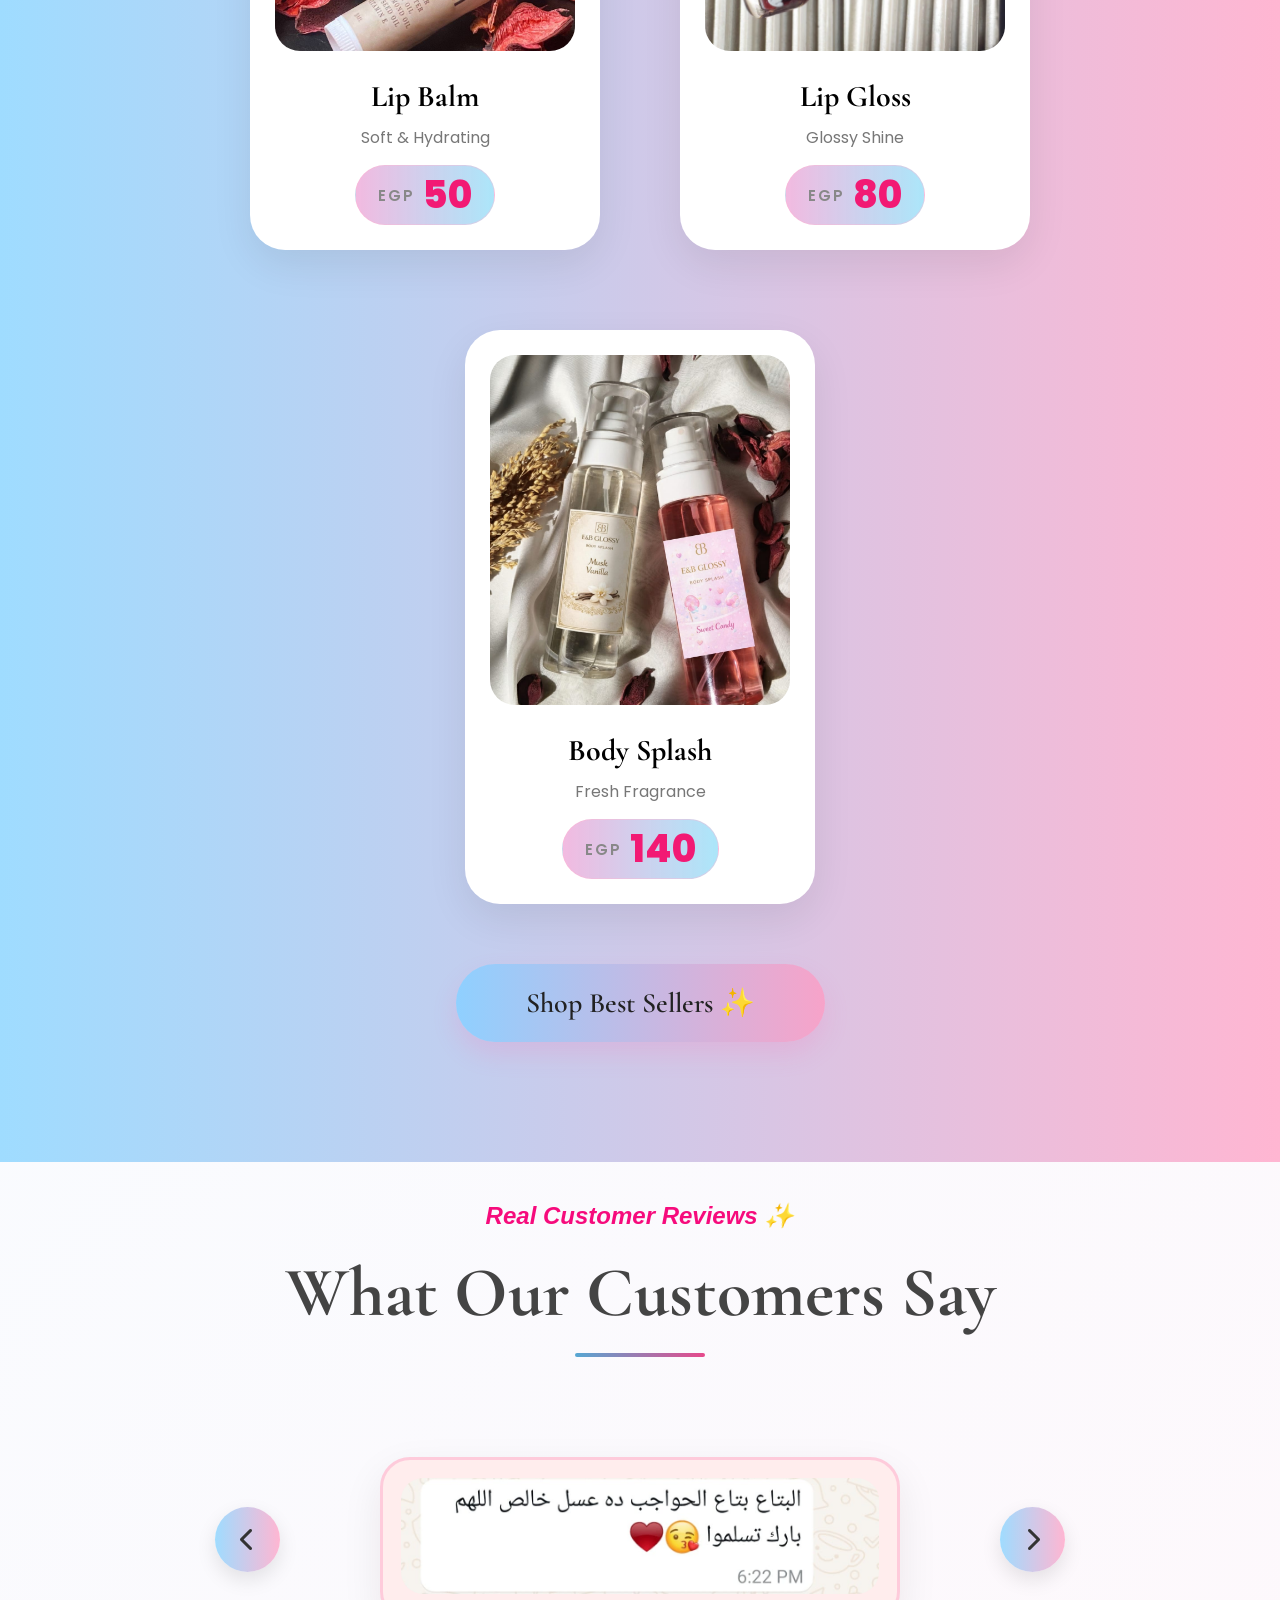
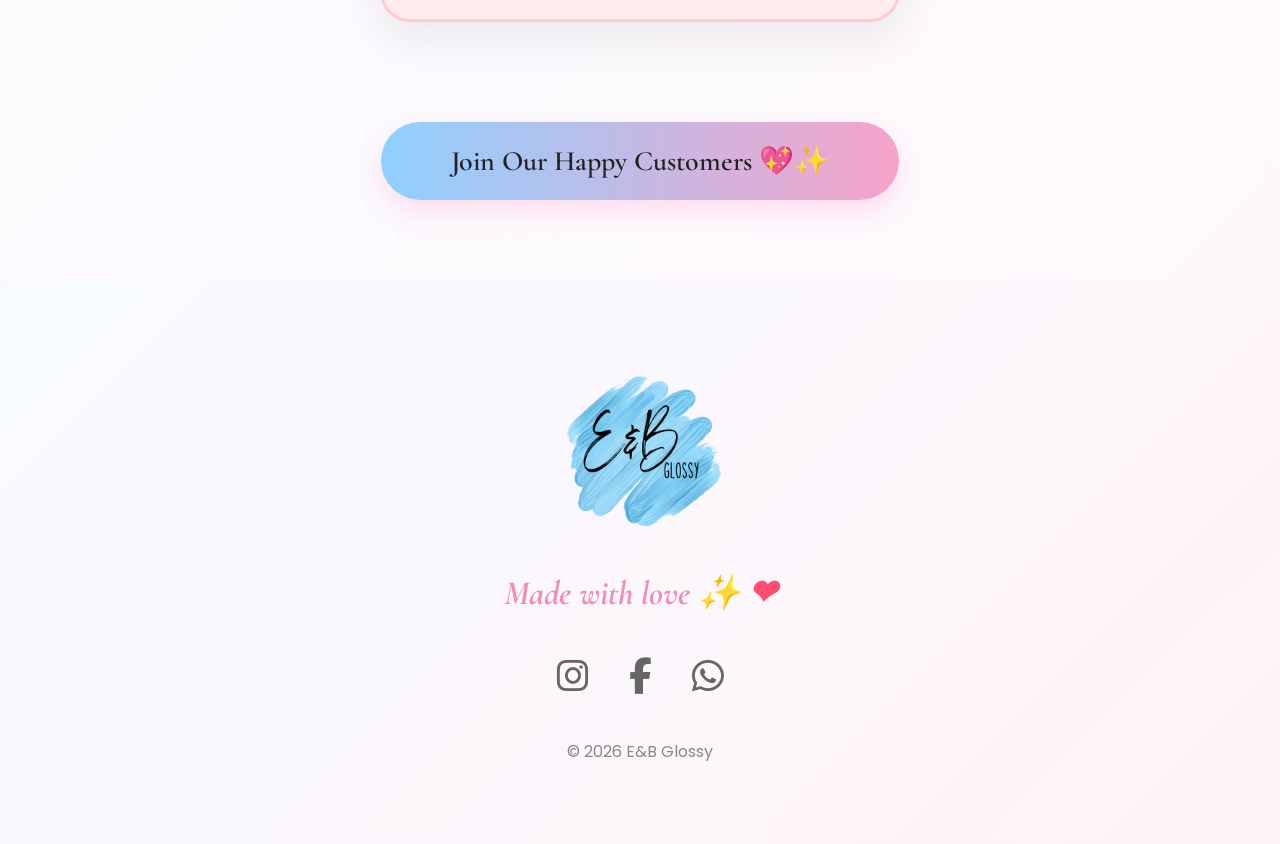
==== commit 56974236: "Add files via upload" ====
--- a/index.html
+++ b/index.html
@@ -18,10 +18,17 @@
 
     <link rel="stylesheet" href="style.css">
     <link href="https://fonts.googleapis.com/css2?family=Parisienne&display=swap" rel="stylesheet">
+    <meta charset="UTF-8">
 
 </head>
 
-<body>
+<body><div id="intro-loader">
+
+    <img src="images/logo.png" alt="E&B Glossy">
+
+    <h2>E&B Glossy</h2>
+
+</div>
 
   <!-- NAVBAR -->
 
@@ -48,11 +55,7 @@
                 </a>
             </li>
 
-            <li>
-                <a href="reviews.html">
-                    Reviews
-                </a>
-            </li>
+            
 
             <li>
                 <a href="contact.html">
@@ -128,7 +131,15 @@
 
             <div class="product-card">
 
-                <img src="images/lipbalm.jpeg">
+    <img
+    src="images/lipbalm.jpeg"
+
+    onclick="openProduct(
+    'Lip Balm',
+    'images/lipbalm.jpeg',
+    '50',
+    'Soft hydration for smooth, healthy lips.'
+    )">
 
                 <h3>Lip Balm</h3>
 
@@ -166,11 +177,77 @@
             </div>
 
         </div>
+        <div class="section-btn">
+
+    <a href="products.html" class="hero-btn">
+
+        Shop Best Sellers ✨
+
+    </a>
+
+</div>
 
     </section>
 
 
-
+<section class="reviews-page">
+
+    <p class="products-subtitle">
+
+        Real Customer Reviews ✨
+
+    </p>
+
+    <h1 class="page-title">
+
+        What Our Customers Say
+
+    </h1>
+
+
+
+    <!-- REVIEW SLIDER -->
+
+    <div class="reviews-slider">
+
+        <button
+        class="review-arrow"
+        onclick="prevReview()">
+
+            <i class="fa-solid fa-chevron-left"></i>
+
+        </button>
+
+
+        <div class="review-image-box">
+
+            <img
+            id="review-image"
+            src="reviews/review1.jpeg"
+            alt="Customer Review">
+
+        </div>
+
+
+        <button
+        class="review-arrow"
+        onclick="nextReview()">
+
+            <i class="fa-solid fa-chevron-right"></i>
+
+        </button>
+
+    </div><div class="section-btn">
+
+    <a href="products.html" class="hero-btn">
+
+        Join Our Happy Customers 💖✨
+
+    </a>
+
+</div>
+
+</section>
     <!-- FOOTER -->
 
     <footer>
--- a/style.css
+++ b/style.css
@@ -810,7 +810,8 @@
 .products-subtitle{
     color:#f60b7c;
     font-size:24px;
-    margin-bottom:15px;
+    margin-bottom:20px;
+    margin-top:40px;
     font-style:italic;
     font-weight:bold;
     text-align:center;
@@ -1697,4 +1698,728 @@
 
     letter-spacing:4px;
 
+}/* ================= REVIEWS ================= */
+
+.reviews-slider{
+
+    display:flex;
+
+    justify-content:center;
+
+    align-items:center;
+
+    gap:100px;
+
+    margin:100px auto;
+
+}
+
+.review-image-box{
+
+    width:520px;
+
+    max-width:90%;
+
+    background:rgb(255, 237, 237);
+
+    padding:18px;
+
+    border-radius:30px;
+     
+    border: 3px solid rgba(254, 169, 202, 0.5);
+
+    box-shadow:
+    0 15px 40px rgba(34, 21, 21, 0.08);
+
+}
+
+.review-image-box img{
+
+    width:100%;
+
+    border-radius:22px;
+
+    transition:.4s;
+
+}
+
+.review-image-box img:hover{
+
+    transform:scale(1.02);
+
+}
+
+.review-arrow{
+
+    width:65px;
+
+    height:65px;
+
+    border:none;
+
+    border-radius:50%;
+
+    background:
+    linear-gradient(
+        90deg,
+        #9fdcff,
+        #ffb6d2
+    );
+
+    color:#333;
+
+    font-size:24px;
+
+    cursor:pointer;
+
+    transition:.35s;
+
+    box-shadow:
+    0 8px 20px rgba(0,0,0,.1);
+
+}
+
+.review-arrow:hover{
+
+    transform:scale(1.12);
+
+}
+
+
+
+
+.contact-page{
+
+    max-width:1100px;
+
+    margin:auto;
+
+    padding:80px 20px;
+
+}
+
+.contact-cards{
+
+    display:grid;
+
+    grid-template-columns:repeat(auto-fit,minmax(240px,1fr));
+
+    gap:25px;
+
+    margin:50px 0;
+
+}
+
+.contact-card{
+
+    background:white;
+
+    border-radius:22px;
+
+    padding:35px;
+
+    text-align:center;
+
+    text-decoration:none;
+
+    color:#444;
+
+    box-shadow:0 10px 30px rgba(0,0,0,.08);
+
+    transition:.3s;
+
+}
+
+.contact-card:hover{
+
+    transform:translateY(-8px);
+
+}
+
+.contact-card i{
+
+    font-size:45px;
+
+    color:#ff7aa5;
+
+    margin-bottom:18px;
+
+}
+
+.contact-card h3{
+
+    margin-bottom:10px;
+
+}
+
+.business-card{
+
+    background:white;
+
+    border-radius:25px;
+
+    padding:40px;
+
+    margin:60px 0;
+
+    text-align:center;
+
+    box-shadow:0 10px 30px rgba(0,0,0,.08);
+
+}
+
+.business-card h2{
+
+    font-family:"Cormorant Garamond",serif;
+
+    font-size:48px;
+
+    margin-bottom:10px;
+
+}
+
+.business-card p{
+
+    color:#777;
+
+    margin-bottom:18px;
+
+}
+
+.status{
+
+    color:#1eb854;
+
+    font-weight:600;
+
+}
+
+.business-buttons{
+
+    display:flex;
+
+    justify-content:center;
+
+    gap:25px;
+
+    margin-top:35px;
+
+    flex-wrap:wrap;
+
+}
+
+.business-buttons a,
+
+.business-buttons button{
+
+    width:110px;
+
+    height:110px;
+
+    border:none;
+
+    border-radius:50%;
+
+    background:#f6f6f6;
+
+    display:flex;
+
+    flex-direction:column;
+
+    justify-content:center;
+
+    align-items:center;
+
+    text-decoration:none;
+
+    color:#444;
+
+    cursor:pointer;
+
+    transition:.3s;
+
+    font-size:16px;
+
+}
+
+.business-buttons a:hover,
+
+.business-buttons button:hover{
+
+    background:#ffe4ee;
+
+}
+
+.business-buttons i{
+
+    font-size:28px;
+
+    margin-bottom:10px;
+
+}
+
+button,
+a,
+input,
+textarea,
+select,
+.product-card,
+.review-card,
+.contact-card,
+.cart-item,
+.wishlist-btn,
+.cart-btn,
+.remove-btn{
+
+    transition: all .3s ease;
+
+}/* ================= PAGE TRANSITION ================= */
+
+body{
+
+    opacity:0;
+
+    animation:fadeIn .45s ease forwards;
+
+}
+
+body.fade-out{
+
+    opacity:0;
+
+    transition:opacity .35s ease;
+
+}
+
+@keyframes fadeIn{
+
+    from{
+
+        opacity:0;
+
+    }
+
+    to{
+
+        opacity:1;
+
+    }
+
+}/* ================= INTRO LOADER ================= */
+
+#intro-loader{
+
+    position:fixed;
+
+    top:0;
+
+    left:0;
+
+    width:100%;
+
+    height:100vh;
+
+    background:#fff;
+
+    display:flex;
+
+    flex-direction:column;
+
+    justify-content:center;
+
+    align-items:center;
+
+    z-index:99999;
+
+    animation:loaderFade 1.8s forwards;
+
+}
+
+#intro-loader img{
+
+    width:140px;
+
+    animation:logoPop 1s ease;
+
+}
+
+#intro-loader h2{
+
+    margin-top:20px;
+
+    font-family:"Cormorant Garamond",serif;
+
+    font-size:42px;
+
+    color:#333;
+
+    letter-spacing:2px;
+
+}
+
+@keyframes logoPop{
+
+    0%{
+
+        transform:scale(.8);
+
+        opacity:0;
+
+    }
+
+    60%{
+
+        transform:scale(1.08);
+
+    }
+
+    100%{
+
+        transform:scale(1);
+
+        opacity:1;
+
+    }
+
+}
+
+@keyframes loaderFade{
+
+    0%,70%{
+
+        opacity:1;
+
+        visibility:visible;
+
+    }
+
+    100%{
+
+        opacity:0;
+
+        visibility:hidden;
+
+    }
+
+}/* ================= PRODUCT POPUP ================= */
+
+.product-popup{
+
+    position:fixed;
+
+    top:0;
+
+    left:0;
+
+    width:100%;
+
+    height:100vh;
+
+    background:rgba(0,0,0,.55);
+
+    display:none;
+
+    justify-content:center;
+
+    align-items:center;
+
+    z-index:9999;
+
+    padding:20px;
+
+}
+
+.popup-box{
+
+    width:900px;
+
+    max-width:100%;
+
+    background:linear-gradient(
+        90deg,
+        #c1e2f5,
+        #eac1d1
+    );
+
+    border-radius:30px;
+
+    display:flex;
+
+    gap:40px;
+
+    padding:40px;
+
+    position:relative;
+
+    animation:popupShow .5s ease;
+
+}
+
+.popup-image{
+
+    flex:1;
+
+    display:flex;
+
+    justify-content:center;
+
+    align-items:center;
+
+}
+
+.popup-image img{
+
+    width:100%;
+
+    max-width:320px;
+    border-radius:40px;
+
+}
+
+.popup-info{
+
+    flex:1;
+
+    display:flex;
+
+    flex-direction:column;
+
+    justify-content:center;
+
+}
+
+.popup-info h2{
+
+    font-size:40px;
+
+    margin-bottom:20px;
+
+    font-family:'Cormorant Garamond',serif;
+
+}
+
+.popup-info p{
+
+    font-size:18px;
+
+    color:#666;
+
+    line-height:1.8;
+
+    margin-bottom:25px;
+
+}
+
+.popup-info h3{
+
+    font-size:32px;
+
+    color:#f0335f;
+
+}
+
+.close-popup{
+
+    position:absolute;
+
+    top:20px;
+
+    right:20px;
+
+    border:none;
+
+    background:none;
+
+    font-size:28px;
+
+    cursor:pointer;
+
+    color:#444;
+
+}
+
+.close-popup:hover{
+
+    color:#ff6f91;
+
+}
+
+@keyframes popupShow{
+
+    from{
+
+        opacity:0;
+
+        transform:scale(.9);
+
+    }
+
+    to{
+
+        opacity:1;
+
+        transform:scale(1);
+
+    }
+
+}
+
+@media(max-width:768px){
+
+    .popup-box{
+
+        flex-direction:column;
+
+        text-align:center;
+
+    }
+
+    .popup-image img{
+
+        max-width:220px;
+
+    }
+
+}.section-btn{
+
+    display:flex;
+
+    justify-content:center;
+
+    align-items:center;
+
+    margin:60px 0 80px;
+
+}.hero-btn{
+
+    display:inline-block;
+
+    padding:22px 70px;
+
+    border-radius:60px;
+
+    background:linear-gradient(90deg,#8fd0ff,#f7a3c9);
+
+    color:#222;
+
+    text-decoration:none;
+
+    font-family:'Cormorant Garamond', serif;
+
+    font-size:28px;
+
+    font-weight:600;
+
+    transition:.35s;
+
+    box-shadow:0 12px 25px rgba(255,105,180,.18);
+
+}
+
+.hero-btn:hover{
+
+    transform:translateY(-4px) scale(1.03);
+
+    box-shadow:0 18px 35px rgba(255,105,180,.28);
+}
+/* ================= BODY SPLASH VARIANTS ================= */
+
+.variant-box{
+    margin-top:25px;
+}
+
+.variant-title{
+    font-size:18px;
+    font-weight:600;
+    color:#444;
+    margin-bottom:15px;
+}
+
+/* الصور */
+
+.variant-gallery{
+    display:flex;
+    justify-content:center;
+    gap:18px;
+    margin-bottom:20px;
+}
+
+.variant-card{
+    width:120px;
+    padding:10px;
+    border:2px solid #eee;
+    border-radius:18px;
+    background:#fff;
+    cursor:pointer;
+    transition:.3s;
+    text-align:center;
+}
+
+.variant-card img{
+    width:100%;
+    height:120px;
+    object-fit:cover;
+    border-radius:15px;
+    margin-bottom:8px;
+}
+
+.variant-card span{
+    display:block;
+    font-size:14px;
+    font-weight:500;
+}
+
+.variant-card:hover{
+    transform:translateY(-5px);
+}
+
+.variant-card.active{
+    border-color:#ff6f91;
+    box-shadow:0 10px 20px rgba(255,111,145,.25);
+}
+
+/* النوع المختار */
+
+.popup-variant-select{
+    margin-top:20px;
+}
+
+.popup-variant-select p{
+    margin-bottom:10px;
+    font-weight:600;
+    color:#555;
+}
+
+.popup-variant-buttons{
+    display:flex;
+    gap:10px;
+}
+
+.popup-variant-btn{
+    flex:1;
+    padding:12px;
+    border:2px solid #eee;
+    border-radius:14px;
+    background:#fff;
+    cursor:pointer;
+    font-weight:600;
+    transition:.3s;
+}
+
+.popup-variant-btn:hover{
+    transform:translateY(-2px);
+}
+
+.popup-variant-btn.active{
+
+background:#ff6f91;
+color:#fff;
+
+}
+
+.popup-variant-btn.active::before{
+
+content:"✓ ";
+font-weight:bold;
+
 }
